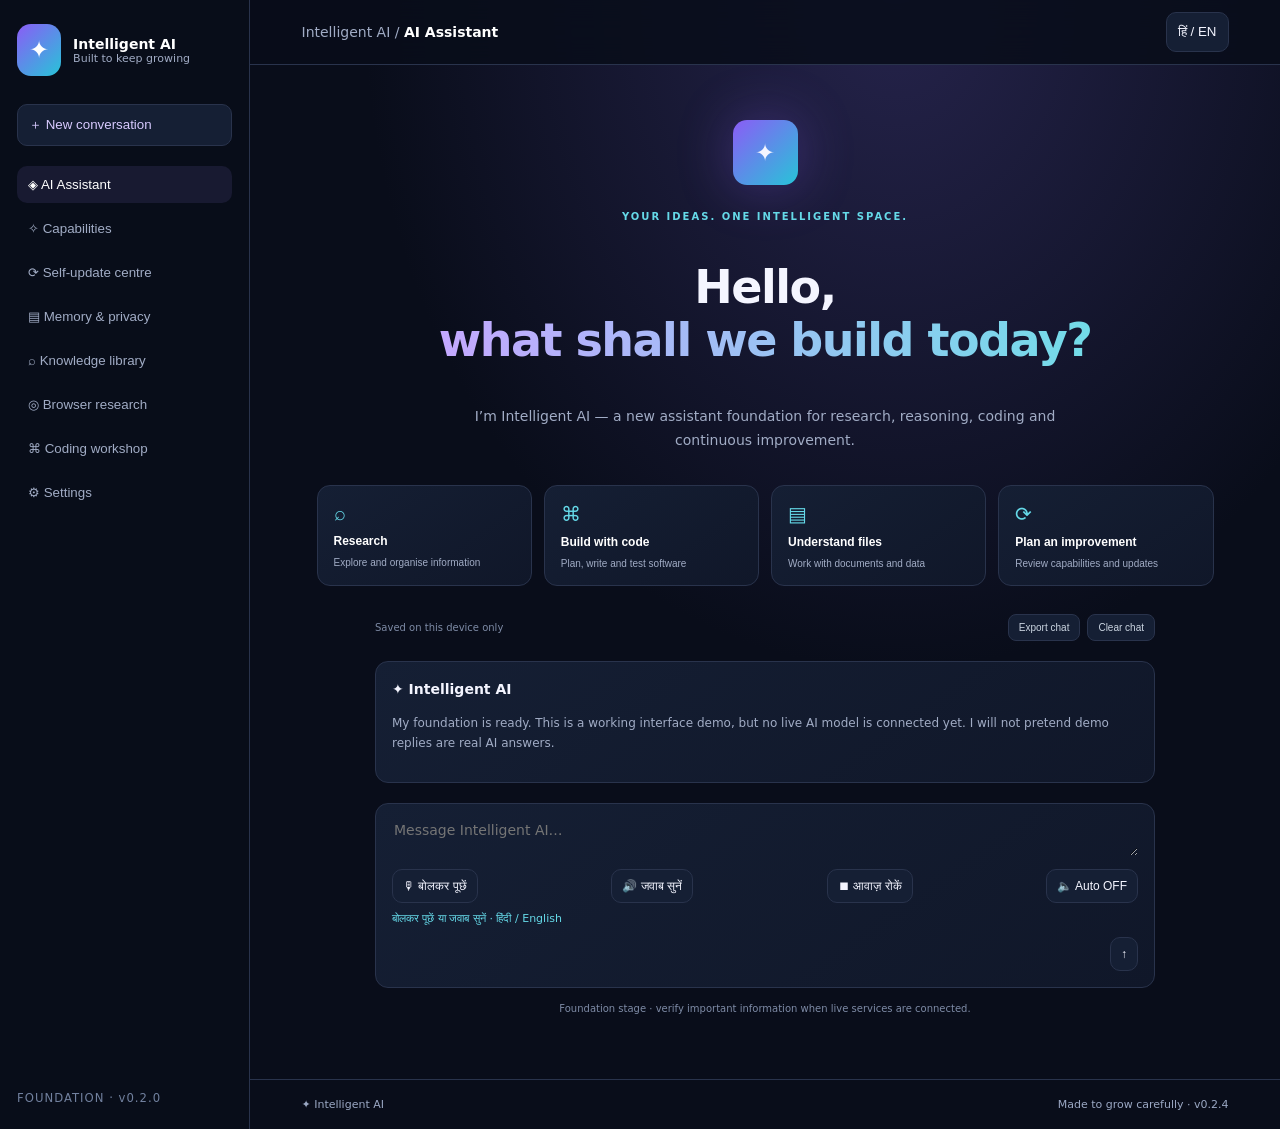
==== index.html @ c1db6a52 "Use a direct button for provider connection, not a hidden form" ====
<!doctype html>
<html lang="en"><head><meta charset="utf-8"><meta name="viewport" content="width=device-width,initial-scale=1,viewport-fit=cover"><meta name="theme-color" content="#090d1a"><meta name="description" content="Intelligent AI — a growing assistant foundation"><title>Intelligent AI</title><link rel="manifest" href="./manifest.json"><link rel="icon" href="./icon.svg" type="image/svg+xml"><link rel="stylesheet" href="./style.css?v=1.5.0"></head>
<body><div class="layout"><aside id="sidebar"><a class="brand" href="./"><b>✦</b><span>Intelligent AI<small>Built to keep growing</small></span></a><button id="newChat">＋ New conversation</button><nav><button class="active" data-tab="chat">◈ AI Assistant</button><button data-tab="skills">✧ Capabilities</button><button data-tab="updates">⟳ Self-update centre</button><button data-tab="memory">▤ Memory & privacy</button><button data-tab="knowledge">⌕ Knowledge library</button><button data-tab="research">◎ Browser research</button><button data-tab="coding">⌘ Coding workshop</button><button data-tab="settings">⚙ Settings</button></nav><small class="version">FOUNDATION · v0.2.0</small></aside><main><header><button id="menu" class="mobile">☰</button><span>Intelligent AI / <b id="crumb">AI Assistant</b></span><button id="lang">हिं / EN</button></header>
<section id="chat" class="tab show"><div class="hero"><div class="orb">✦</div><small>YOUR IDEAS. ONE INTELLIGENT SPACE.</small><h1>Hello,<br><em>what shall we build today?</em></h1><p>I’m Intelligent AI — a new assistant foundation for research, reasoning, coding and continuous improvement.</p></div><div class="cards"><button data-prompt="Help me research a topic step by step.">⌕ <b>Research</b><small>Explore and organise information</small></button><button data-prompt="Help me plan and build a software project.">⌘ <b>Build with code</b><small>Plan, write and test software</small></button><button data-prompt="Help me understand a document.">▤ <b>Understand files</b><small>Work with documents and data</small></button><button data-prompt="Explain how you can improve safely.">⟳ <b>Plan an improvement</b><small>Review capabilities and updates</small></button></div><div class="chat-tools"><span id="storageNote">Saved on this device only</span><div><button type="button" id="exportChat">Export chat</button><button type="button" id="clearChat">Clear chat</button></div></div><div id="messages" class="messages"><article><b>✦ Intelligent AI</b><p>My foundation is ready. This is a working interface demo, but no live AI model is connected yet. I will not pretend demo replies are real AI answers.</p></article></div><form id="form" autocomplete="off"><textarea id="input" rows="2" placeholder="Message Intelligent AI…" aria-label="Message Intelligent AI"></textarea><div class="chat-voice-tools"><button id="voiceMic" type="button" aria-label="Speak in Hindi or English">🎙 बोलकर पूछें</button><button id="voiceRead" type="button">🔊 जवाब सुनें</button><button id="voiceStop" type="button">⏹ आवाज़ रोकें</button><button id="voiceAuto" type="button" aria-pressed="false">🔈 Auto OFF</button><small id="voiceStatus" aria-live="polite">बोलकर पूछें या जवाब सुनें · हिंदी / English</small><button id="sendButton" type="submit" aria-label="Send message">↑</button></div></form><p class="hint">Foundation stage · verify important information when live services are connected.</p></section>
<section id="skills" class="tab"><small>THE LONG-TERM VISION</small><h1>A team of skills, one assistant.</h1><p class="lead">Capabilities planned for future model and tool connections.</p><div class="grid" id="skillGrid"></div></section>
<section id="updates" class="tab"><small>CONTROLLED SELF-IMPROVEMENT</small><h1 id="updateTitle">Improvement proposals</h1><p class="lead" id="updateIntro">Review gaps and record improvements.</p><article class="panel"><div><b id="autoLabel">Automatic updates</b><p id="autoHelp">Turn automatic updates on or off.</p></div><label class="switch"><input id="auto" type="checkbox"><i></i></label></article><h2 id="capabilityHeading">Capability status</h2><div id="capabilityStatus" class="memory-list"></div><h2 id="gapHeading">Open capability gaps</h2><div id="capabilityGaps" class="gap-list"></div><h2>Create improvement proposal</h2><form id="updateProposalForm" class="memory-form"><input id="updateCreateTitle" maxlength="160" placeholder="Proposal title" required><textarea id="updateReason" rows="2" maxlength="2000" placeholder="Why is this needed?" required></textarea><textarea id="updateChange" rows="3" maxlength="4000" placeholder="What should change?" required></textarea><label id="updateRiskLabel" for="updateRisk">Risk level</label><select id="updateRisk"><option value="low">Low</option><option value="medium" selected>Medium</option><option value="high">High</option></select><button id="updateAdd" type="submit">Save proposal</button><small id="updateStatus" aria-live="polite"></small></form><div class="memory-toolbar"><button id="updateExport" type="button">Export ledger</button></div><h2>Improvement history</h2><div id="proposalList" class="memory-list"></div><article class="warning"><b>Important safety boundary</b><p>Recording “tests passed” is a manual note, not an actual test run. This browser prototype cannot edit source files, run arbitrary code, approve high-risk changes or deploy. Actual changes still require repository CI, review and controlled release.</p></article></section>
<section id="memory" class="tab"><small>USER-CONTROLLED CONTEXT</small><h1 id="memoryTitle">Memory & privacy</h1><p class="lead" id="memoryIntro">Save only notes you choose. They remain on this device.</p><section class="continuity-panel"><h2 id="continuityTitle">Project continuity</h2><p id="continuityIntro">Confirmed project rules and recent instructions used to keep work consistent.</p><div id="continuityRules" class="memory-list"></div><h3 id="continuityRecentTitle">Recent instructions</h3><div id="continuityRecent" class="memory-list"></div><div class="memory-toolbar"><button id="continuityExport" type="button">Export project context</button><button id="continuityClear" type="button">Clear recent instruction index</button></div><small id="continuityStatus" aria-live="polite"></small></section><form id="memoryForm" class="memory-form"><label id="memoryCategoryLabel" for="memoryCategory">Category</label><select id="memoryCategory"><option value="project">Project</option><option value="preference">Preference</option><option value="task">Task</option><option value="general">General</option></select><textarea id="memoryText" rows="3" maxlength="2000" placeholder="Write a note to remember…"></textarea><button id="memorySave" type="submit">Save note</button><small id="memoryStatus" aria-live="polite"></small></form><div class="memory-toolbar"><input id="memorySearch" type="search" placeholder="Search saved notes…"><button id="memoryExport" type="button">Export memory</button><button id="memoryClear" type="button">Delete all notes</button></div><div id="memoryList" class="memory-list"></div><article class="warning"><b>Privacy</b><p>Saved notes stay only in this browser on this device. Save them only by choice. Do not store passwords, API keys or sensitive secrets. Clearing browser data may erase these notes; export a backup if needed.</p></article></section>
<section id="knowledge" class="tab"><small>LOCAL KNOWLEDGE BASE</small><h1 id="knowledgeTitle">Knowledge library</h1><p class="lead" id="knowledgeIntro">Build a searchable private library.</p><form id="knowledgeForm" class="memory-form"><input id="knowledgeName" maxlength="200" placeholder="Title" required><label id="knowledgeCategoryLabel" for="knowledgeCategory">Category</label><select id="knowledgeCategory"><option value="project">Project</option><option value="technical">Technical</option><option value="research">Research</option><option value="reference">Reference</option><option value="general">General</option></select><textarea id="knowledgeBody" rows="5" maxlength="12000" placeholder="Knowledge content…" required></textarea><input id="knowledgeTags" maxlength="300" placeholder="Tags (comma separated)"><button id="knowledgeAdd" type="submit">Add to library</button><small id="knowledgeStatus" aria-live="polite"></small></form><div class="memory-toolbar"><input id="knowledgeSearch" type="search" placeholder="Search your knowledge…"><button id="knowledgeExport" type="button">Export library</button><button id="knowledgeClear" type="button">Delete all knowledge</button></div><div id="knowledgeResults" class="memory-list"></div><article class="warning"><b>Local-first</b><p>Entries are stored in this browser on this device. Search uses a lightweight local ranking algorithm; it is not a trained AI or cloud search. Export backups before clearing browser data.</p></article></section><section id="research" class="tab"><small>MULTI-SOURCE DISCOVERY</small><h1 id="researchTitle">Multi-source browser research</h1><p class="lead" id="researchIntro">Search multiple websites for update ideas and references.</p><article class="warning"><b>Research-first, verify-before-use</b><p id="researchHint">Search includes public indexes and a live web-search reader. Up to four result pages may be fetched for deeper reading; inaccessible sites are reported as unavailable.</p></article><div class="memory-form"><textarea id="researchQuery" rows="3" maxlength="500" placeholder="What should I research or update?"></textarea><button id="researchRun" type="button">Search live web + research sources</button><small id="researchStatus" aria-live="polite"></small></div><h2 id="researchSourcesHeading">Live results from public indexes</h2><div id="researchProviderStatus" class="provider-status"></div><div id="researchResults" class="research-results"></div><h2>More web search sites</h2><div id="researchLinks" class="research-link-grid"></div><div class="memory-toolbar"><button id="researchAnalyze" type="button">Analyze saved research</button></div><h2 id="researchReportTitle">Research analysis</h2><div id="researchAnalysis" class="memory-list"></div><button id="researchProposal" type="button">Create improvement proposal from this research</button><h2>Save a useful source</h2><form id="researchSourceForm" class="memory-form"><input id="researchSourceTitle" maxlength="250" placeholder="Source title"><input id="researchUrl" type="url" placeholder="Paste source URL" required><textarea id="researchNotes" rows="3" maxlength="4000" placeholder="Your notes"></textarea><button id="researchSave" type="submit">Save source</button><small id="researchStatus" aria-live="polite"></small></form><div class="memory-toolbar"><h2 id="researchNotebookTitle">Saved research</h2><button id="researchExport" type="button">Export research notes</button></div><div id="researchNotebook" class="memory-list"></div></section><section id="coding" class="tab"><small>LOCAL CODE WORKSHOP</small><h1 id="codingTitle">Coding workshop</h1><p class="lead" id="codingIntro">Prepare code changes, compare before and after, and export a reviewable patch draft.</p><article class="panel"><div><b>Local Coding Workspace</b><p>Connect the Intelligent AI folder on your phone. The AI can create any required project subfolders and source files inside that folder.</p><button id="workspaceConnect" type="button">Connect Workspace Folder</button> <button id="workspaceDisconnect" type="button">Disconnect</button><small id="workspaceStatus" aria-live="polite">No local folder connected.</small></div></article><article class="warning"><b>AI multi-file project builder</b><p>Describe an application. The AI first plans the architecture, then generates files one by one and saves them as reviewable local drafts. It does not execute code, change GitHub, or deploy automatically.</p></article><form id="codeProjectForm" class="memory-form"><label for="codeProjectBrief">What should the AI build?</label><textarea id="codeProjectBrief" rows="5" maxlength="8000" placeholder="Example: Build a complete worker booking app with user login screens, worker profiles, search, booking flow, validation, responsive design and tests." required></textarea><label for="codeProjectStack">Preferred technology</label><input id="codeProjectStack" maxlength="300" value="Choose a simple, reliable stack and explain it in the README"><label for="codeProjectFiles">Maximum project files</label><select id="codeProjectFiles"><option value="4">4 files · quick prototype</option><option value="6" selected>6 files · balanced project</option><option value="8">8 files · larger starter</option></select><button id="codeProjectGenerate" type="submit">Plan and generate multi-file project</button><small id="codeProjectStatus" aria-live="polite"></small></form><article id="codeProjectSummary" class="memory-item" hidden></article><h2>Manual code draft</h2><form id="codeDraftForm" class="memory-form"><input id="codePath" maxlength="240" placeholder="Repository file path (e.g. app.js)" required><textarea id="codeReason" rows="2" maxlength="3000" placeholder="Why should this code change?" required></textarea><label for="codeBefore" id="codeBeforeLabel">Current code (optional)</label><textarea id="codeBefore" rows="7" maxlength="60000" spellcheck="false" placeholder="Paste current code here"></textarea><label for="codeAfter" id="codeAfterLabel">Proposed code</label><textarea id="codeAfter" rows="9" maxlength="60000" spellcheck="false" placeholder="Write or paste proposed code here" required></textarea><button id="codeSave" type="submit">Save code draft</button><small id="codeStatus" aria-live="polite"></small></form><div class="memory-toolbar"><h2 id="codeDraftsTitle">Saved code drafts</h2><button id="codeExportAll" type="button">Export all drafts</button></div><div id="codeDraftList" class="memory-list"></div></section><section id="settings" class="tab"><small>YOUR WORKSPACE</small><h1>Settings</h1><article class="panel"><div><b>Interface language</b><p>English / Hindi prototype toggle.</p></div><button id="lang2">हिं / EN</button></article><article class="panel"><div><b>AI model connection (OpenRouter / Qwen)</b><p id="modelConnectionStatus">Not connected · Connect OpenRouter free models or your private Qwen server below.</p></div></article>
<div class="provider-key-grid">
<article class="provider-key-card"><h2>Google Gemini</h2><p>Gemini API · Free-tier availability and quota depend on Google.</p><label for="geminiKey">Gemini API key</label><input id="geminiKey" type="password" autocomplete="off" autocapitalize="off" spellcheck="false" placeholder="Paste Gemini key"><label class="remember-row"><input id="rememberGemini" type="checkbox"> Remember this key on this device</label><div class="model-connect-actions"><button id="connectGemini" type="button">Test & connect Gemini</button><button id="clearGemini" type="button">Forget saved key</button></div><small id="geminiStatus" aria-live="polite">Not connected</small></article>
<article class="provider-key-card"><h2>Groq</h2><p>Groq API · Free-tier availability and quota depend on Groq.</p><label for="groqKey">Groq API key</label><input id="groqKey" type="password" autocomplete="off" autocapitalize="off" spellcheck="false" placeholder="Paste Groq key"><label class="remember-row"><input id="rememberGroq" type="checkbox"> Remember this key on this device</label><div class="model-connect-actions"><button id="connectGroq" type="button">Test & connect Groq</button><button id="clearGroq" type="button">Forget saved key</button></div><small id="groqStatus" aria-live="polite">Not connected</small></article>
<article class="provider-key-card"><h2>OpenRouter / Private Qwen</h2><p>Connect OpenRouter free models or your private Qwen server.</p><label for="modelServerUrl">API provider URL</label><input id="modelServerUrl" type="url" placeholder="https://openrouter.ai/api/v1" autocomplete="url"><label for="modelAccessKey">API key</label><input id="modelAccessKey" type="password" placeholder="Paste provider API key" autocomplete="off" autocapitalize="off" spellcheck="false"><label class="remember-row"><input id="rememberOther" type="checkbox"> Remember this key and URL on this device</label><div class="model-connect-actions"><button id="modelConnectButton" type="button">Test & connect</button><button id="clearOther" type="button">Forget saved key</button><button id="modelDisconnectButton" type="button">Disconnect</button></div><small id="modelConnectionMessage" aria-live="polite"></small></article>
</div>

<div class="model-security-note"><b>Key storage:</b> By default keys are not saved. If you enable “Remember”, the key is stored in this browser's local storage on this device so it remains after refresh. Anyone with access to this browser profile or injected page script may be able to read it. Use only on your personal trusted phone; never on a shared device. Keys are never committed to GitHub. “Forget saved key” removes the local copy.</div>
<article class="warning"><b>Provider fallback</b><p>Connect more than one provider to enable automatic fallback. Intelligent AI tries OpenRouter first, then Groq, then Gemini when a provider is unavailable or its free quota is exhausted. Only providers that pass their connection test are used. No paid fallback is enabled automatically.</p></article>
<h2>GitHub repository connection · Token / OAuth</h2>
<p class="lead">Connect your GitHub account. Your token is sent directly to our HTTPS backend, validated against this repository, and exchanged for a short-lived encrypted session. The raw token is not saved in this browser or sent to the AI chat.</p>
<article class="panel"><div><b>Repository</b><p>BahuBali1111/intelligent-AI</p><small id="githubOAuthStatus" aria-live="polite">Checking secure GitHub connection…</small></div></article>
<label for="githubPatInput">GitHub Fine-grained Personal Access Token</label>
<input id="githubPatInput" type="password" autocomplete="off" autocapitalize="off" spellcheck="false" placeholder="Paste GitHub token (never paste it in chat)">
<div class="model-connect-actions"><button id="githubPatConnect" type="button">Validate token &amp; connect</button><a class="button" id="githubOAuthConnect" href="https://intelligent-ai-backend.vercel.app/api/github/oauth/start">Connect with GitHub OAuth</a><button id="githubOAuthDisconnect" type="button">Disconnect GitHub</button></div>
<p class="model-security-note">For a fine-grained token, select only BahuBali1111/intelligent-AI and grant Contents: Read and write and Pull requests: Read and write. Token is sent only over HTTPS, checked server-side, then exchanged for a 7-day encrypted session. Never share the token in chat or screenshots.</p>
<article class="panel"><div><b>Version</b><p>Intelligent AI · 0.2.4 · Provider connection test</p></div></article><article class="panel"><div><b>Install on device</b><p>Use your browser’s Install app option when available.</p></div></article></section><footer>✦ Intelligent AI <span>Made to grow carefully · v0.2.4</span></footer></main></div><script src="./core.js?v=1.3.0"></script><script src="./plugin-system.js?v=1.0.0"></script><script src="./plugins/example-echo/index.js?v=1.0.0"></script><script src="./memory.js?v=1.3.0"></script><script src="./knowledge.js?v=1.3.0"></script><script src="./update-engine.js?v=1.3.0"></script><script src="./research-desk.js?v=1.3.0"></script><script src="./research-analyzer.js?v=1.3.0"></script><script src="./code-workbench.js?v=1.3.0"></script><script src="./research-engine.js?v=1.4.0"></script><script src="./context-engine.js?v=1.3.0"></script><script src="./self-awareness.js?v=0.2.1"></script><script src="./assistant-brain.js?v=1.3.0"></script><script src="./model-client.js?v=0.2.9"></script><script src="./coding-agent.js?v=1.0.0"></script><script src="./local-workspace.js?v=1.0.0"></script><script src="./app.js?v=1.9.0" defer></script><script src="./github-oauth.js?v=1.1.0"></script><script src="./github-controlled.js?v=1.0.3"></script></body></html>
---- style.css ----
:root{color-scheme:dark;--bg:#090d1a;--panel:#131d32;--line:#29334c;--text:#f4f5ff;--muted:#a1acc5;--purple:#a78bfa;--cyan:#65d9e8}*{box-sizing:border-box}body{margin:0;background:radial-gradient(ellipse at 70% 0,#25234b,transparent 42%),var(--bg);color:var(--text);font:14px system-ui,sans-serif}.layout{display:flex;min-height:100vh}aside{width:250px;flex-shrink:0;padding:24px 17px;border-right:1px solid var(--line);display:flex;flex-direction:column;background:#090d1add}.brand{display:flex;gap:12px;align-items:center;color:white;text-decoration:none;font-weight:800;margin-bottom:28px}.brand b,.orb{background:linear-gradient(135deg,#8b5cf6,#27c4d8);border-radius:14px;padding:12px;font-size:24px}.brand small{display:block;color:var(--muted);font-weight:400;font-size:11px}button{cursor:pointer;color:inherit}aside>button,nav button,header button,form button,section button{border:1px solid var(--line);background:#151f34;border-radius:10px;padding:11px}aside>button{margin-bottom:20px;text-align:left;color:#d8caff}nav{display:grid;gap:7px}nav button{text-align:left;border:0;background:transparent;color:var(--muted)}nav button.active,nav button:hover{background:#9b83f51c;color:white}.version{margin-top:auto;color:#71809e;letter-spacing:1px}main{min-width:0;flex:1;display:flex;flex-direction:column}header{height:65px;position:sticky;top:0;z-index:2;background:#090d1add;backdrop-filter:blur(15px);border-bottom:1px solid var(--line);display:flex;align-items:center;justify-content:space-between;padding:0 5%}header span{color:var(--muted)}header b{color:white}.mobile{display:none}.tab{display:none;width:min(100%,1000px);margin:auto;padding:55px 5%;flex:1}.tab.show{display:block}.hero{text-align:center;max-width:670px;margin:0 auto 32px}.orb{display:grid;place-items:center;width:65px;height:65px;margin:0 auto 22px;box-shadow:0 0 55px #8b5cf655}.hero small,section>small{color:var(--cyan);letter-spacing:2px;font-weight:700;font-size:10px}.hero h1,section h1{font-size:clamp(30px,5vw,46px);line-height:1.15;letter-spacing:-1.5px}.hero em{font-style:normal;background:linear-gradient(90deg,#c4a8ff,#72dce8);color:transparent;background-clip:text}.hero p,.lead{color:var(--muted);line-height:1.7;max-width:650px;margin:0 auto}.cards,.grid{display:grid;grid-template-columns:repeat(4,1fr);gap:12px;margin:28px 0}.cards button,.grid article,.panel,.messages article,form{background:linear-gradient(145deg,#151f34,#101729);border:1px solid var(--line);border-radius:13px;padding:16px;text-align:left}.cards button{color:var(--cyan);font-size:20px}.cards b,.cards small{display:block;color:white;font-size:12px;margin-top:9px}.cards small{color:var(--muted);font-size:10px}.messages{max-width:780px;margin:20px auto}.messages article{line-height:1.65}.messages p,.grid p,.panel p,.warning p{color:var(--muted);font-size:12px;line-height:1.7}form{max-width:780px;margin:15px auto}textarea{width:100%;background:transparent;border:0;outline:0;color:white;resize:vertical;font:inherit}form div,.panel{display:flex;justify-content:space-between;align-items:center;gap:15px}form small,.hint{color:#7e8ba6;font-size:10px}.hint{text-align:center}.grid{grid-template-columns:repeat(3,1fr)}.grid.two{grid-template-columns:repeat(2,1fr)}.grid.four{grid-template-columns:repeat(4,1fr)}.grid article b,.panel b{font-size:13px}.panel{margin:12px 0}.warning{background:#d3a65a0c;border:1px solid #d3a65a55;border-radius:12px;padding:16px;margin:16px 0}.warning b{color:#f0cf8d}.switch{position:relative;width:48px;height:27px;flex-shrink:0}.switch input{opacity:0}.switch i{position:absolute;inset:0;background:#46516a;border-radius:30px}.switch i:before{content:"";position:absolute;width:19px;height:19px;left:4px;top:4px;background:white;border-radius:50%;transition:.2s}.switch input:checked+i{background:#8059dc}.switch input:checked+i:before{transform:translateX(21px)}footer{border-top:1px solid var(--line);padding:18px 5%;color:#9ba8c4;font-size:11px}footer span{float:right}@media(max-width:850px){.cards{grid-template-columns:repeat(2,1fr)}.grid,.grid.four{grid-template-columns:repeat(2,1fr)}}@media(max-width:620px){aside{position:fixed;z-index:5;inset:0 auto 0 0;transform:translateX(-105%);transition:.2s;box-shadow:0 0 50px #000}.layout.menu-open aside{transform:none}.mobile{display:block}header{padding:0 14px;gap:10px}.tab{padding:38px 16px}.hero h1{font-size:34px}.grid,.grid.two,.grid.four{grid-template-columns:1fr}.panel{align-items:flex-start}footer{padding:16px}footer span{float:none;display:block;margin-top:7px}}
.chat-tools{max-width:780px;margin:16px auto 8px;display:flex;justify-content:space-between;align-items:center;gap:10px;color:#7e8ba6;font-size:10px}.chat-tools div{display:flex;gap:7px}.chat-tools button{padding:7px 10px;font-size:10px;border:1px solid var(--line);background:#151f34;border-radius:8px;color:#cbd5e1}@media(max-width:520px){.chat-tools{align-items:flex-start;flex-direction:column}}

/* Distinct chat sides: user on the right, assistant on the left */
.messages{display:flex;flex-direction:column;gap:12px;max-width:780px}
.messages .message{width:fit-content;max-width:min(86%,620px);padding:14px 16px;border-radius:18px;line-height:1.65;overflow-wrap:anywhere}
.messages .message b{display:block;font-size:12px;margin-bottom:7px}
.messages .message p{margin:0;white-space:pre-wrap;font-size:13px}
.messages .user-message{align-self:flex-end;background:linear-gradient(135deg,#433875,#1b3150);border:1px solid #7663bb;border-bottom-right-radius:5px;text-align:left}
.messages .user-message b{color:#d9caff}
.messages .assistant-message{align-self:flex-start;background:linear-gradient(145deg,#17243a,#101a2d);border:1px solid #34435f;border-bottom-left-radius:5px;text-align:left}
.messages .assistant-message b{color:#78dce8}
.messages .empty-state{align-self:center;color:var(--muted);font-size:12px}

/* v0.3.1: harden two-sided chat alignment on narrow mobile screens */
#messages.messages{display:flex!important;flex-direction:column!important;align-items:stretch!important;gap:14px!important;width:100%;max-width:780px;margin:20px auto}
#messages.messages>article.message{display:block!important;box-sizing:border-box!important;width:auto!important;max-width:82%!important;min-width:0!important;flex:0 1 auto!important;padding:16px!important}
#messages.messages>article.user-message{align-self:flex-end!important;margin-left:auto!important;margin-right:0!important;background:linear-gradient(135deg,#433875,#1b3150)!important;border:1px solid #7663bb!important;border-radius:18px 18px 5px 18px!important}
#messages.messages>article.assistant-message{align-self:flex-start!important;margin-left:0!important;margin-right:auto!important;background:linear-gradient(145deg,#17243a,#101a2d)!important;border:1px solid #34435f!important;border-radius:18px 18px 18px 5px!important}
#messages.messages>article.message>p{margin:0!important;white-space:pre-wrap;overflow-wrap:anywhere}

/* User-controlled local memory workspace */
.memory-form,.memory-toolbar,.memory-list{max-width:780px;margin:16px auto}
.memory-form{display:grid;gap:12px}
.memory-form label{color:var(--muted);font-size:12px}
.memory-form select,.memory-toolbar input{background:#0d1527;color:var(--text);border:1px solid var(--line);border-radius:10px;padding:12px;min-width:0}
.memory-form button,.memory-toolbar button,.memory-item button{width:max-content}
.memory-form small{color:var(--cyan)}
.memory-toolbar{display:flex;gap:8px;flex-wrap:wrap}
.memory-toolbar input{flex:1 1 180px}
.memory-item{display:grid;gap:8px;margin:12px 0;background:linear-gradient(145deg,#151f34,#101729);border:1px solid var(--line);border-radius:13px;padding:16px}
.memory-item b{color:var(--cyan);text-transform:capitalize}
.memory-item p{white-space:pre-wrap;overflow-wrap:anywhere;margin:0;color:var(--text);line-height:1.6}
.memory-item small{color:var(--muted)}
@media(max-width:520px){.memory-toolbar{display:grid;grid-template-columns:1fr 1fr}.memory-toolbar input{grid-column:1/-1}.memory-toolbar button{width:100%}}
\n#knowledgeForm input{width:100%;background:#0d1527;color:var(--text);border:1px solid var(--line);border-radius:10px;padding:12px}\n
.gap-list,.proposal-actions{display:flex;gap:8px;flex-wrap:wrap;margin:12px 0}.gap-chip{display:inline-block;padding:8px 12px;border-radius:999px;background:#18243b;border:1px solid var(--line);color:var(--cyan);font-size:13px}.proposal-actions button{width:auto}.memory-item small{overflow-wrap:anywhere}

.research-link-grid{display:grid;grid-template-columns:repeat(auto-fit,minmax(145px,1fr));gap:10px;margin:14px 0}.research-link{display:block;padding:13px;border:1px solid var(--line);border-radius:12px;background:#151f34;color:var(--cyan);text-decoration:none}.research-link:hover{border-color:var(--cyan)}#researchSourceForm input{width:100%;background:#0d1527;color:var(--text);border:1px solid var(--line);border-radius:10px;padding:12px}

#researchAnalysis .memory-item{line-height:1.6}#researchProposal{width:100%;margin:10px 0}.memory-item p{overflow-wrap:anywhere}

#codeDraftForm input{width:100%;background:#0d1527;color:var(--text);border:1px solid var(--line);border-radius:10px;padding:12px}#codeDraftForm textarea{font-family:ui-monospace,SFMono-Regular,Consolas,monospace;font-size:13px;line-height:1.5}.code-diff{white-space:pre-wrap;overflow-wrap:anywhere;max-height:420px;overflow:auto;padding:12px;border-radius:10px;background:#080d18;border:1px solid var(--line);font-size:12px;color:var(--text)}

.provider-status{display:flex;flex-wrap:wrap;gap:7px;margin:12px 0}.provider-badge{font-size:11px;padding:7px 9px;border:1px solid var(--line);border-radius:20px;background:#111b2d;color:var(--muted)}.provider-badge.success{border-color:#287d68;color:#8be0c4}.provider-badge.error{border-color:#8b4a55;color:#ffb4bd}.research-results{display:grid;gap:10px;margin:12px 0}.research-result{padding:15px;border:1px solid var(--line);border-radius:13px;background:linear-gradient(145deg,#151f34,#101729)}.research-result p{color:var(--muted);line-height:1.6}.research-result small{color:var(--cyan)}.research-actions{display:flex;gap:9px;flex-wrap:wrap;margin-top:12px}.research-actions a{color:var(--cyan);align-self:center}.research-actions button{padding:8px 12px}

.chat-source-list{display:grid;gap:7px;margin-top:12px;padding-top:10px;border-top:1px solid var(--line)}.chat-source-list a{color:var(--cyan);font-size:12px;line-height:1.5;overflow-wrap:anywhere}.message p{white-space:pre-wrap;overflow-wrap:anywhere}

.continuity-panel{margin:18px 0 24px;padding:16px;border:1px solid var(--line);border-radius:16px;background:linear-gradient(145deg,#141e33,#0f1729)}.continuity-panel>p{color:var(--muted);line-height:1.6}.continuity-panel h2,.continuity-panel h3{margin:8px 0 12px}.continuity-panel .memory-list{margin-bottom:14px}.continuity-panel .memory-item{padding:12px;margin:8px 0}.continuity-panel .memory-item p{line-height:1.55;overflow-wrap:anywhere}.continuity-panel .memory-toolbar{display:flex;gap:8px;flex-wrap:wrap}

/* Private model connection controls */
#modelConnectForm input{width:100%;background:#0d1527;color:var(--text);border:1px solid var(--line);border-radius:10px;padding:12px}
.model-security-note{font-size:11px;line-height:1.6;color:#e6c98c;background:#d3a65a0c;border:1px solid #d3a65a55;border-radius:10px;padding:12px}
.model-connect-actions{display:flex;gap:10px;flex-wrap:wrap}
#modelConnectionStatus{overflow-wrap:anywhere}

/* Provider key cards and opt-in local persistence */
.provider-key-grid{display:grid;grid-template-columns:repeat(2,minmax(0,1fr));gap:14px;max-width:850px;margin:18px auto}
.provider-key-card{min-width:0;padding:17px;border:1px solid var(--line);border-radius:16px;background:linear-gradient(145deg,#17243a,#101729);display:grid;gap:11px}
.provider-key-card h2{margin:0;color:var(--cyan);font-size:17px}
.provider-key-card p{margin:0;color:var(--muted);font-size:12px;line-height:1.55}
.provider-key-card>input{width:100%;min-width:0;background:#0d1527;color:var(--text);border:1px solid var(--line);border-radius:10px;padding:12px}
.provider-key-card label{font-size:12px;color:var(--muted)}
.provider-key-card .remember-row{display:flex;align-items:center;gap:8px}
.provider-key-card .remember-row input{accent-color:#9b83f5;width:18px;height:18px}
.provider-key-card small{color:var(--cyan);overflow-wrap:anywhere}
.provider-key-card .model-connect-actions button{flex:1 1 auto;width:auto}
#modelConnectForm[hidden]{display:none}
@media(max-width:680px){.provider-key-grid{grid-template-columns:1fr}.provider-key-card .model-connect-actions{display:grid;grid-template-columns:1fr 1fr}.provider-key-card .model-connect-actions button:first-child{grid-column:1/-1}}

.chat-voice-tools{display:flex;gap:8px;align-items:center;flex-wrap:wrap;margin-top:10px}.chat-voice-tools small{flex:1 1 100%;color:var(--muted);font-size:11px}.chat-voice-tools button{font-size:12px;padding:9px 10px}.chat-voice-tools #sendButton{margin-left:auto}.chat-voice-tools button[aria-pressed="true"]{border-color:var(--cyan);color:var(--cyan)}#workspaceStatus{display:block;margin-top:8px;color:var(--cyan)}@media(max-width:600px){.chat-voice-tools{gap:6px}.chat-voice-tools button{padding:8px;font-size:11px}}
#voiceStatus{display:block;flex:1 1 100%;min-height:18px;color:var(--cyan);font-size:11px;line-height:1.5}.chat-voice-tools button:disabled{opacity:.65;cursor:wait}
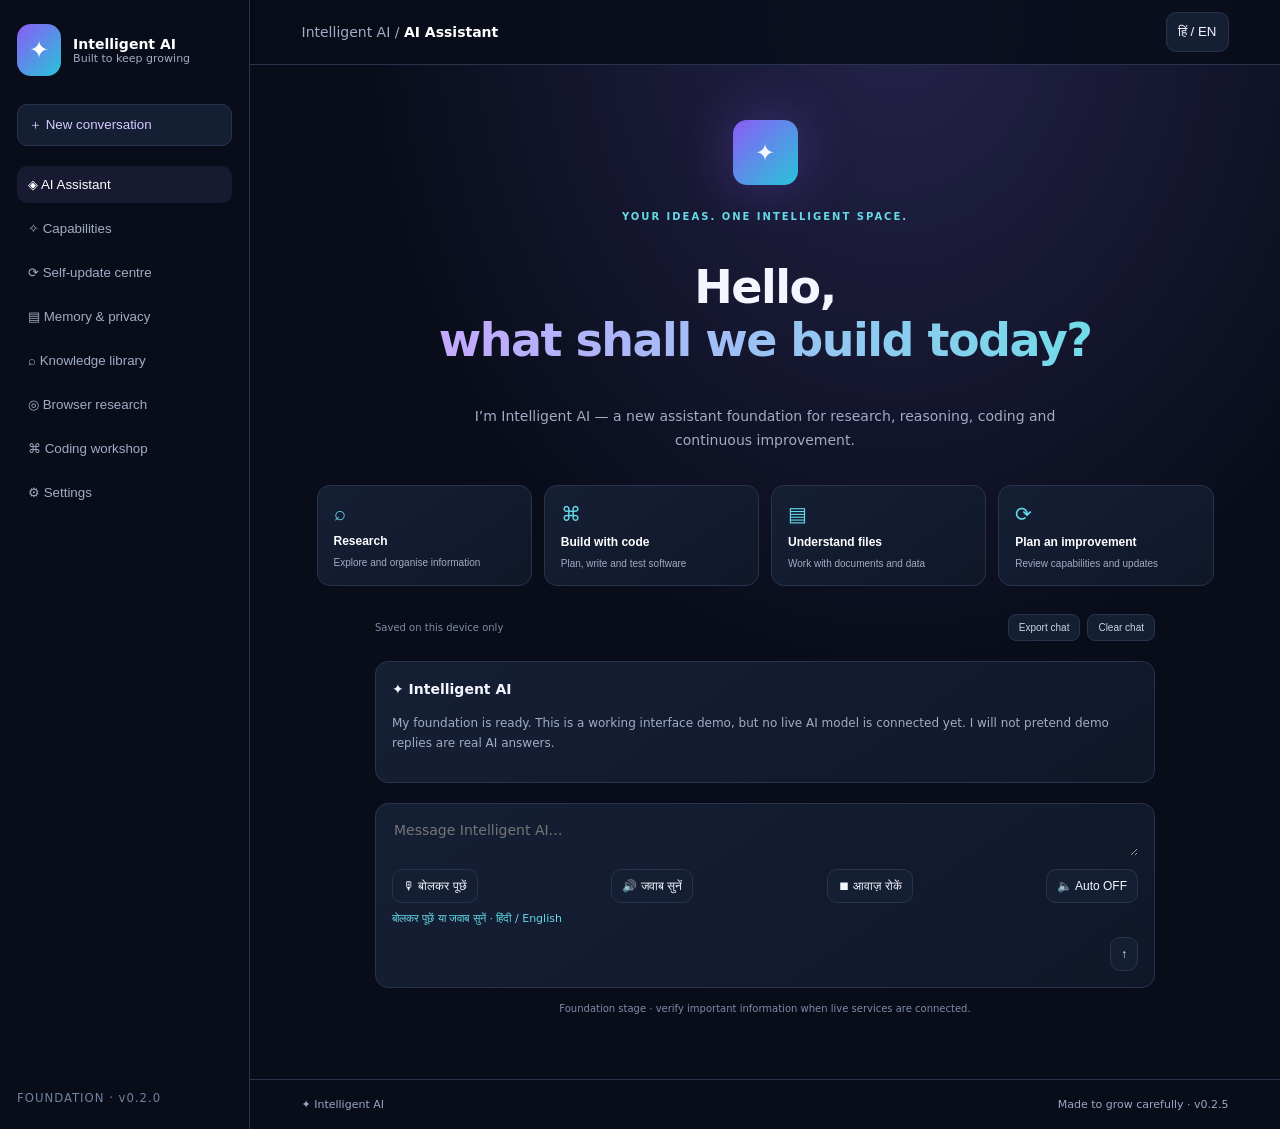
==== commit 67198977: "Restore required DOM elements so language initialization does not block settings buttons" ====
--- a/index.html
+++ b/index.html
@@ -3,9 +3,9 @@
 <body><div class="layout"><aside id="sidebar"><a class="brand" href="./"><b>✦</b><span>Intelligent AI<small>Built to keep growing</small></span></a><button id="newChat">＋ New conversation</button><nav><button class="active" data-tab="chat">◈ AI Assistant</button><button data-tab="skills">✧ Capabilities</button><button data-tab="updates">⟳ Self-update centre</button><button data-tab="memory">▤ Memory & privacy</button><button data-tab="knowledge">⌕ Knowledge library</button><button data-tab="research">◎ Browser research</button><button data-tab="coding">⌘ Coding workshop</button><button data-tab="settings">⚙ Settings</button></nav><small class="version">FOUNDATION · v0.2.0</small></aside><main><header><button id="menu" class="mobile">☰</button><span>Intelligent AI / <b id="crumb">AI Assistant</b></span><button id="lang">हिं / EN</button></header>
 <section id="chat" class="tab show"><div class="hero"><div class="orb">✦</div><small>YOUR IDEAS. ONE INTELLIGENT SPACE.</small><h1>Hello,<br><em>what shall we build today?</em></h1><p>I’m Intelligent AI — a new assistant foundation for research, reasoning, coding and continuous improvement.</p></div><div class="cards"><button data-prompt="Help me research a topic step by step.">⌕ <b>Research</b><small>Explore and organise information</small></button><button data-prompt="Help me plan and build a software project.">⌘ <b>Build with code</b><small>Plan, write and test software</small></button><button data-prompt="Help me understand a document.">▤ <b>Understand files</b><small>Work with documents and data</small></button><button data-prompt="Explain how you can improve safely.">⟳ <b>Plan an improvement</b><small>Review capabilities and updates</small></button></div><div class="chat-tools"><span id="storageNote">Saved on this device only</span><div><button type="button" id="exportChat">Export chat</button><button type="button" id="clearChat">Clear chat</button></div></div><div id="messages" class="messages"><article><b>✦ Intelligent AI</b><p>My foundation is ready. This is a working interface demo, but no live AI model is connected yet. I will not pretend demo replies are real AI answers.</p></article></div><form id="form" autocomplete="off"><textarea id="input" rows="2" placeholder="Message Intelligent AI…" aria-label="Message Intelligent AI"></textarea><div class="chat-voice-tools"><button id="voiceMic" type="button" aria-label="Speak in Hindi or English">🎙 बोलकर पूछें</button><button id="voiceRead" type="button">🔊 जवाब सुनें</button><button id="voiceStop" type="button">⏹ आवाज़ रोकें</button><button id="voiceAuto" type="button" aria-pressed="false">🔈 Auto OFF</button><small id="voiceStatus" aria-live="polite">बोलकर पूछें या जवाब सुनें · हिंदी / English</small><button id="sendButton" type="submit" aria-label="Send message">↑</button></div></form><p class="hint">Foundation stage · verify important information when live services are connected.</p></section>
 <section id="skills" class="tab"><small>THE LONG-TERM VISION</small><h1>A team of skills, one assistant.</h1><p class="lead">Capabilities planned for future model and tool connections.</p><div class="grid" id="skillGrid"></div></section>
-<section id="updates" class="tab"><small>CONTROLLED SELF-IMPROVEMENT</small><h1 id="updateTitle">Improvement proposals</h1><p class="lead" id="updateIntro">Review gaps and record improvements.</p><article class="panel"><div><b id="autoLabel">Automatic updates</b><p id="autoHelp">Turn automatic updates on or off.</p></div><label class="switch"><input id="auto" type="checkbox"><i></i></label></article><h2 id="capabilityHeading">Capability status</h2><div id="capabilityStatus" class="memory-list"></div><h2 id="gapHeading">Open capability gaps</h2><div id="capabilityGaps" class="gap-list"></div><h2>Create improvement proposal</h2><form id="updateProposalForm" class="memory-form"><input id="updateCreateTitle" maxlength="160" placeholder="Proposal title" required><textarea id="updateReason" rows="2" maxlength="2000" placeholder="Why is this needed?" required></textarea><textarea id="updateChange" rows="3" maxlength="4000" placeholder="What should change?" required></textarea><label id="updateRiskLabel" for="updateRisk">Risk level</label><select id="updateRisk"><option value="low">Low</option><option value="medium" selected>Medium</option><option value="high">High</option></select><button id="updateAdd" type="submit">Save proposal</button><small id="updateStatus" aria-live="polite"></small></form><div class="memory-toolbar"><button id="updateExport" type="button">Export ledger</button></div><h2>Improvement history</h2><div id="proposalList" class="memory-list"></div><article class="warning"><b>Important safety boundary</b><p>Recording “tests passed” is a manual note, not an actual test run. This browser prototype cannot edit source files, run arbitrary code, approve high-risk changes or deploy. Actual changes still require repository CI, review and controlled release.</p></article></section>
+<section id="updates" class="tab"><small>CONTROLLED SELF-IMPROVEMENT</small><h1 id="updateTitle">Improvement proposals</h1><p class="lead" id="updateIntro">Review gaps and record improvements.</p><article class="panel"><div><b id="autoLabel">Automatic updates</b><p id="autoHelp">Turn automatic updates on or off.</p><small id="state" aria-live="polite">Automatic updates: OFF</small></div><label class="switch"><input id="auto" type="checkbox"><i></i></label></article><h2 id="capabilityHeading">Capability status</h2><div id="capabilityStatus" class="memory-list"></div><h2 id="gapHeading">Open capability gaps</h2><div id="capabilityGaps" class="gap-list"></div><h2>Create improvement proposal</h2><form id="updateProposalForm" class="memory-form"><input id="updateCreateTitle" maxlength="160" placeholder="Proposal title" required><textarea id="updateReason" rows="2" maxlength="2000" placeholder="Why is this needed?" required></textarea><textarea id="updateChange" rows="3" maxlength="4000" placeholder="What should change?" required></textarea><label id="updateRiskLabel" for="updateRisk">Risk level</label><select id="updateRisk"><option value="low">Low</option><option value="medium" selected>Medium</option><option value="high">High</option></select><button id="updateAdd" type="submit">Save proposal</button><small id="updateStatus" aria-live="polite"></small></form><div class="memory-toolbar"><button id="updateExport" type="button">Export ledger</button></div><h2>Improvement history</h2><div id="proposalList" class="memory-list"></div><article class="warning"><b>Important safety boundary</b><p>Recording “tests passed” is a manual note, not an actual test run. This browser prototype cannot edit source files, run arbitrary code, approve high-risk changes or deploy. Actual changes still require repository CI, review and controlled release.</p></article></section>
 <section id="memory" class="tab"><small>USER-CONTROLLED CONTEXT</small><h1 id="memoryTitle">Memory & privacy</h1><p class="lead" id="memoryIntro">Save only notes you choose. They remain on this device.</p><section class="continuity-panel"><h2 id="continuityTitle">Project continuity</h2><p id="continuityIntro">Confirmed project rules and recent instructions used to keep work consistent.</p><div id="continuityRules" class="memory-list"></div><h3 id="continuityRecentTitle">Recent instructions</h3><div id="continuityRecent" class="memory-list"></div><div class="memory-toolbar"><button id="continuityExport" type="button">Export project context</button><button id="continuityClear" type="button">Clear recent instruction index</button></div><small id="continuityStatus" aria-live="polite"></small></section><form id="memoryForm" class="memory-form"><label id="memoryCategoryLabel" for="memoryCategory">Category</label><select id="memoryCategory"><option value="project">Project</option><option value="preference">Preference</option><option value="task">Task</option><option value="general">General</option></select><textarea id="memoryText" rows="3" maxlength="2000" placeholder="Write a note to remember…"></textarea><button id="memorySave" type="submit">Save note</button><small id="memoryStatus" aria-live="polite"></small></form><div class="memory-toolbar"><input id="memorySearch" type="search" placeholder="Search saved notes…"><button id="memoryExport" type="button">Export memory</button><button id="memoryClear" type="button">Delete all notes</button></div><div id="memoryList" class="memory-list"></div><article class="warning"><b>Privacy</b><p>Saved notes stay only in this browser on this device. Save them only by choice. Do not store passwords, API keys or sensitive secrets. Clearing browser data may erase these notes; export a backup if needed.</p></article></section>
-<section id="knowledge" class="tab"><small>LOCAL KNOWLEDGE BASE</small><h1 id="knowledgeTitle">Knowledge library</h1><p class="lead" id="knowledgeIntro">Build a searchable private library.</p><form id="knowledgeForm" class="memory-form"><input id="knowledgeName" maxlength="200" placeholder="Title" required><label id="knowledgeCategoryLabel" for="knowledgeCategory">Category</label><select id="knowledgeCategory"><option value="project">Project</option><option value="technical">Technical</option><option value="research">Research</option><option value="reference">Reference</option><option value="general">General</option></select><textarea id="knowledgeBody" rows="5" maxlength="12000" placeholder="Knowledge content…" required></textarea><input id="knowledgeTags" maxlength="300" placeholder="Tags (comma separated)"><button id="knowledgeAdd" type="submit">Add to library</button><small id="knowledgeStatus" aria-live="polite"></small></form><div class="memory-toolbar"><input id="knowledgeSearch" type="search" placeholder="Search your knowledge…"><button id="knowledgeExport" type="button">Export library</button><button id="knowledgeClear" type="button">Delete all knowledge</button></div><div id="knowledgeResults" class="memory-list"></div><article class="warning"><b>Local-first</b><p>Entries are stored in this browser on this device. Search uses a lightweight local ranking algorithm; it is not a trained AI or cloud search. Export backups before clearing browser data.</p></article></section><section id="research" class="tab"><small>MULTI-SOURCE DISCOVERY</small><h1 id="researchTitle">Multi-source browser research</h1><p class="lead" id="researchIntro">Search multiple websites for update ideas and references.</p><article class="warning"><b>Research-first, verify-before-use</b><p id="researchHint">Search includes public indexes and a live web-search reader. Up to four result pages may be fetched for deeper reading; inaccessible sites are reported as unavailable.</p></article><div class="memory-form"><textarea id="researchQuery" rows="3" maxlength="500" placeholder="What should I research or update?"></textarea><button id="researchRun" type="button">Search live web + research sources</button><small id="researchStatus" aria-live="polite"></small></div><h2 id="researchSourcesHeading">Live results from public indexes</h2><div id="researchProviderStatus" class="provider-status"></div><div id="researchResults" class="research-results"></div><h2>More web search sites</h2><div id="researchLinks" class="research-link-grid"></div><div class="memory-toolbar"><button id="researchAnalyze" type="button">Analyze saved research</button></div><h2 id="researchReportTitle">Research analysis</h2><div id="researchAnalysis" class="memory-list"></div><button id="researchProposal" type="button">Create improvement proposal from this research</button><h2>Save a useful source</h2><form id="researchSourceForm" class="memory-form"><input id="researchSourceTitle" maxlength="250" placeholder="Source title"><input id="researchUrl" type="url" placeholder="Paste source URL" required><textarea id="researchNotes" rows="3" maxlength="4000" placeholder="Your notes"></textarea><button id="researchSave" type="submit">Save source</button><small id="researchStatus" aria-live="polite"></small></form><div class="memory-toolbar"><h2 id="researchNotebookTitle">Saved research</h2><button id="researchExport" type="button">Export research notes</button></div><div id="researchNotebook" class="memory-list"></div></section><section id="coding" class="tab"><small>LOCAL CODE WORKSHOP</small><h1 id="codingTitle">Coding workshop</h1><p class="lead" id="codingIntro">Prepare code changes, compare before and after, and export a reviewable patch draft.</p><article class="panel"><div><b>Local Coding Workspace</b><p>Connect the Intelligent AI folder on your phone. The AI can create any required project subfolders and source files inside that folder.</p><button id="workspaceConnect" type="button">Connect Workspace Folder</button> <button id="workspaceDisconnect" type="button">Disconnect</button><small id="workspaceStatus" aria-live="polite">No local folder connected.</small></div></article><article class="warning"><b>AI multi-file project builder</b><p>Describe an application. The AI first plans the architecture, then generates files one by one and saves them as reviewable local drafts. It does not execute code, change GitHub, or deploy automatically.</p></article><form id="codeProjectForm" class="memory-form"><label for="codeProjectBrief">What should the AI build?</label><textarea id="codeProjectBrief" rows="5" maxlength="8000" placeholder="Example: Build a complete worker booking app with user login screens, worker profiles, search, booking flow, validation, responsive design and tests." required></textarea><label for="codeProjectStack">Preferred technology</label><input id="codeProjectStack" maxlength="300" value="Choose a simple, reliable stack and explain it in the README"><label for="codeProjectFiles">Maximum project files</label><select id="codeProjectFiles"><option value="4">4 files · quick prototype</option><option value="6" selected>6 files · balanced project</option><option value="8">8 files · larger starter</option></select><button id="codeProjectGenerate" type="submit">Plan and generate multi-file project</button><small id="codeProjectStatus" aria-live="polite"></small></form><article id="codeProjectSummary" class="memory-item" hidden></article><h2>Manual code draft</h2><form id="codeDraftForm" class="memory-form"><input id="codePath" maxlength="240" placeholder="Repository file path (e.g. app.js)" required><textarea id="codeReason" rows="2" maxlength="3000" placeholder="Why should this code change?" required></textarea><label for="codeBefore" id="codeBeforeLabel">Current code (optional)</label><textarea id="codeBefore" rows="7" maxlength="60000" spellcheck="false" placeholder="Paste current code here"></textarea><label for="codeAfter" id="codeAfterLabel">Proposed code</label><textarea id="codeAfter" rows="9" maxlength="60000" spellcheck="false" placeholder="Write or paste proposed code here" required></textarea><button id="codeSave" type="submit">Save code draft</button><small id="codeStatus" aria-live="polite"></small></form><div class="memory-toolbar"><h2 id="codeDraftsTitle">Saved code drafts</h2><button id="codeExportAll" type="button">Export all drafts</button></div><div id="codeDraftList" class="memory-list"></div></section><section id="settings" class="tab"><small>YOUR WORKSPACE</small><h1>Settings</h1><article class="panel"><div><b>Interface language</b><p>English / Hindi prototype toggle.</p></div><button id="lang2">हिं / EN</button></article><article class="panel"><div><b>AI model connection (OpenRouter / Qwen)</b><p id="modelConnectionStatus">Not connected · Connect OpenRouter free models or your private Qwen server below.</p></div></article>
+<section id="knowledge" class="tab"><small>LOCAL KNOWLEDGE BASE</small><h1 id="knowledgeTitle">Knowledge library</h1><p class="lead" id="knowledgeIntro">Build a searchable private library.</p><form id="knowledgeForm" class="memory-form"><input id="knowledgeName" maxlength="200" placeholder="Title" required><label id="knowledgeCategoryLabel" for="knowledgeCategory">Category</label><select id="knowledgeCategory"><option value="project">Project</option><option value="technical">Technical</option><option value="research">Research</option><option value="reference">Reference</option><option value="general">General</option></select><textarea id="knowledgeBody" rows="5" maxlength="12000" placeholder="Knowledge content…" required></textarea><input id="knowledgeTags" maxlength="300" placeholder="Tags (comma separated)"><button id="knowledgeAdd" type="submit">Add to library</button><small id="knowledgeStatus" aria-live="polite"></small></form><div class="memory-toolbar"><input id="knowledgeSearch" type="search" placeholder="Search your knowledge…"><button id="knowledgeExport" type="button">Export library</button><button id="knowledgeClear" type="button">Delete all knowledge</button></div><div id="knowledgeResults" class="memory-list"></div><article class="warning"><b>Local-first</b><p>Entries are stored in this browser on this device. Search uses a lightweight local ranking algorithm; it is not a trained AI or cloud search. Export backups before clearing browser data.</p></article></section><section id="research" class="tab"><small>MULTI-SOURCE DISCOVERY</small><h1 id="researchTitle">Multi-source browser research</h1><p class="lead" id="researchIntro">Search multiple websites for update ideas and references.</p><article class="warning"><b>Research-first, verify-before-use</b><p id="researchHint">Search includes public indexes and a live web-search reader. Up to four result pages may be fetched for deeper reading; inaccessible sites are reported as unavailable.</p></article><div class="memory-form"><textarea id="researchQuery" rows="3" maxlength="500" placeholder="What should I research or update?"></textarea><button id="researchRun" type="button">Search live web + research sources</button><small id="researchStatus" aria-live="polite"></small></div><h2 id="researchSourcesHeading">Live results from public indexes</h2><div id="researchProviderStatus" class="provider-status"></div><div id="researchResults" class="research-results"></div><h2>More web search sites</h2><div id="researchLinks" class="research-link-grid"></div><div class="memory-toolbar"><button id="researchAnalyze" type="button">Analyze saved research</button></div><h2 id="researchReportTitle">Research analysis</h2><div id="researchAnalysis" class="memory-list"></div><button id="researchProposal" type="button">Create improvement proposal from this research</button><h2>Save a useful source</h2><form id="researchSourceForm" class="memory-form"><input id="researchSourceTitle" maxlength="250" placeholder="Source title"><input id="researchUrl" type="url" placeholder="Paste source URL" required><textarea id="researchNotes" rows="3" maxlength="4000" placeholder="Your notes"></textarea><button id="researchSave" type="submit">Save source</button><small id="researchSaveStatus" aria-live="polite"></small></form><div class="memory-toolbar"><h2 id="researchNotebookTitle">Saved research</h2><button id="researchExport" type="button">Export research notes</button></div><div id="researchNotebook" class="memory-list"></div></section><section id="coding" class="tab"><small>LOCAL CODE WORKSHOP</small><h1 id="codingTitle">Coding workshop</h1><p class="lead" id="codingIntro">Prepare code changes, compare before and after, and export a reviewable patch draft.</p><p id="codingNotice" class="hint"></p><article class="panel"><div><b>Local Coding Workspace</b><p>Connect the Intelligent AI folder on your phone. The AI can create any required project subfolders and source files inside that folder.</p><button id="workspaceConnect" type="button">Connect Workspace Folder</button> <button id="workspaceDisconnect" type="button">Disconnect</button><small id="workspaceStatus" aria-live="polite">No local folder connected.</small></div></article><article class="warning"><b>AI multi-file project builder</b><p>Describe an application. The AI first plans the architecture, then generates files one by one and saves them as reviewable local drafts. It does not execute code, change GitHub, or deploy automatically.</p></article><form id="codeProjectForm" class="memory-form"><label for="codeProjectBrief">What should the AI build?</label><textarea id="codeProjectBrief" rows="5" maxlength="8000" placeholder="Example: Build a complete worker booking app with user login screens, worker profiles, search, booking flow, validation, responsive design and tests." required></textarea><label for="codeProjectStack">Preferred technology</label><input id="codeProjectStack" maxlength="300" value="Choose a simple, reliable stack and explain it in the README"><label for="codeProjectFiles">Maximum project files</label><select id="codeProjectFiles"><option value="4">4 files · quick prototype</option><option value="6" selected>6 files · balanced project</option><option value="8">8 files · larger starter</option></select><button id="codeProjectGenerate" type="submit">Plan and generate multi-file project</button><small id="codeProjectStatus" aria-live="polite"></small></form><article id="codeProjectSummary" class="memory-item" hidden></article><h2>Manual code draft</h2><form id="codeDraftForm" class="memory-form"><input id="codePath" maxlength="240" placeholder="Repository file path (e.g. app.js)" required><textarea id="codeReason" rows="2" maxlength="3000" placeholder="Why should this code change?" required></textarea><label for="codeBefore" id="codeBeforeLabel">Current code (optional)</label><textarea id="codeBefore" rows="7" maxlength="60000" spellcheck="false" placeholder="Paste current code here"></textarea><label for="codeAfter" id="codeAfterLabel">Proposed code</label><textarea id="codeAfter" rows="9" maxlength="60000" spellcheck="false" placeholder="Write or paste proposed code here" required></textarea><button id="codeSave" type="submit">Save code draft</button><small id="codeStatus" aria-live="polite"></small></form><div class="memory-toolbar"><h2 id="codeDraftsTitle">Saved code drafts</h2><button id="codeExportAll" type="button">Export all drafts</button></div><div id="codeDraftList" class="memory-list"></div></section><section id="settings" class="tab"><small>YOUR WORKSPACE</small><h1>Settings</h1><article class="panel"><div><b>Interface language</b><p>English / Hindi prototype toggle.</p></div><button id="lang2">हिं / EN</button></article><article class="panel"><div><b>AI model connection (OpenRouter / Qwen)</b><p id="modelConnectionStatus">Not connected · Connect OpenRouter free models or your private Qwen server below.</p></div></article>
 <div class="provider-key-grid">
 <article class="provider-key-card"><h2>Google Gemini</h2><p>Gemini API · Free-tier availability and quota depend on Google.</p><label for="geminiKey">Gemini API key</label><input id="geminiKey" type="password" autocomplete="off" autocapitalize="off" spellcheck="false" placeholder="Paste Gemini key"><label class="remember-row"><input id="rememberGemini" type="checkbox"> Remember this key on this device</label><div class="model-connect-actions"><button id="connectGemini" type="button">Test & connect Gemini</button><button id="clearGemini" type="button">Forget saved key</button></div><small id="geminiStatus" aria-live="polite">Not connected</small></article>
 <article class="provider-key-card"><h2>Groq</h2><p>Groq API · Free-tier availability and quota depend on Groq.</p><label for="groqKey">Groq API key</label><input id="groqKey" type="password" autocomplete="off" autocapitalize="off" spellcheck="false" placeholder="Paste Groq key"><label class="remember-row"><input id="rememberGroq" type="checkbox"> Remember this key on this device</label><div class="model-connect-actions"><button id="connectGroq" type="button">Test & connect Groq</button><button id="clearGroq" type="button">Forget saved key</button></div><small id="groqStatus" aria-live="polite">Not connected</small></article>
@@ -21,4 +21,4 @@
 <input id="githubPatInput" type="password" autocomplete="off" autocapitalize="off" spellcheck="false" placeholder="Paste GitHub token (never paste it in chat)">
 <div class="model-connect-actions"><button id="githubPatConnect" type="button">Validate token &amp; connect</button><a class="button" id="githubOAuthConnect" href="https://intelligent-ai-backend.vercel.app/api/github/oauth/start">Connect with GitHub OAuth</a><button id="githubOAuthDisconnect" type="button">Disconnect GitHub</button></div>
 <p class="model-security-note">For a fine-grained token, select only BahuBali1111/intelligent-AI and grant Contents: Read and write and Pull requests: Read and write. Token is sent only over HTTPS, checked server-side, then exchanged for a 7-day encrypted session. Never share the token in chat or screenshots.</p>
-<article class="panel"><div><b>Version</b><p>Intelligent AI · 0.2.4 · Provider connection test</p></div></article><article class="panel"><div><b>Install on device</b><p>Use your browser’s Install app option when available.</p></div></article></section><footer>✦ Intelligent AI <span>Made to grow carefully · v0.2.4</span></footer></main></div><script src="./core.js?v=1.3.0"></script><script src="./plugin-system.js?v=1.0.0"></script><script src="./plugins/example-echo/index.js?v=1.0.0"></script><script src="./memory.js?v=1.3.0"></script><script src="./knowledge.js?v=1.3.0"></script><script src="./update-engine.js?v=1.3.0"></script><script src="./research-desk.js?v=1.3.0"></script><script src="./research-analyzer.js?v=1.3.0"></script><script src="./code-workbench.js?v=1.3.0"></script><script src="./research-engine.js?v=1.4.0"></script><script src="./context-engine.js?v=1.3.0"></script><script src="./self-awareness.js?v=0.2.1"></script><script src="./assistant-brain.js?v=1.3.0"></script><script src="./model-client.js?v=0.2.9"></script><script src="./coding-agent.js?v=1.0.0"></script><script src="./local-workspace.js?v=1.0.0"></script><script src="./app.js?v=1.9.0" defer></script><script src="./github-oauth.js?v=1.1.0"></script><script src="./github-controlled.js?v=1.0.3"></script></body></html>+<article class="panel"><div><b>Version</b><p>Intelligent AI · 0.2.5 · Settings buttons hotfix</p></div></article><article class="panel"><div><b>Install on device</b><p>Use your browser’s Install app option when available.</p></div></article></section><footer>✦ Intelligent AI <span>Made to grow carefully · v0.2.5</span></footer></main></div><script src="./core.js?v=1.3.0"></script><script src="./plugin-system.js?v=1.0.0"></script><script src="./plugins/example-echo/index.js?v=1.0.0"></script><script src="./memory.js?v=1.3.0"></script><script src="./knowledge.js?v=1.3.0"></script><script src="./update-engine.js?v=1.3.0"></script><script src="./research-desk.js?v=1.3.0"></script><script src="./research-analyzer.js?v=1.3.0"></script><script src="./code-workbench.js?v=1.3.0"></script><script src="./research-engine.js?v=1.4.0"></script><script src="./context-engine.js?v=1.3.0"></script><script src="./self-awareness.js?v=0.2.1"></script><script src="./assistant-brain.js?v=1.3.0"></script><script src="./model-client.js?v=0.2.9"></script><script src="./coding-agent.js?v=1.0.0"></script><script src="./local-workspace.js?v=1.0.0"></script><script src="./app.js?v=1.9.1" defer></script><script src="./github-oauth.js?v=1.1.0"></script><script src="./github-controlled.js?v=1.0.3"></script></body></html>
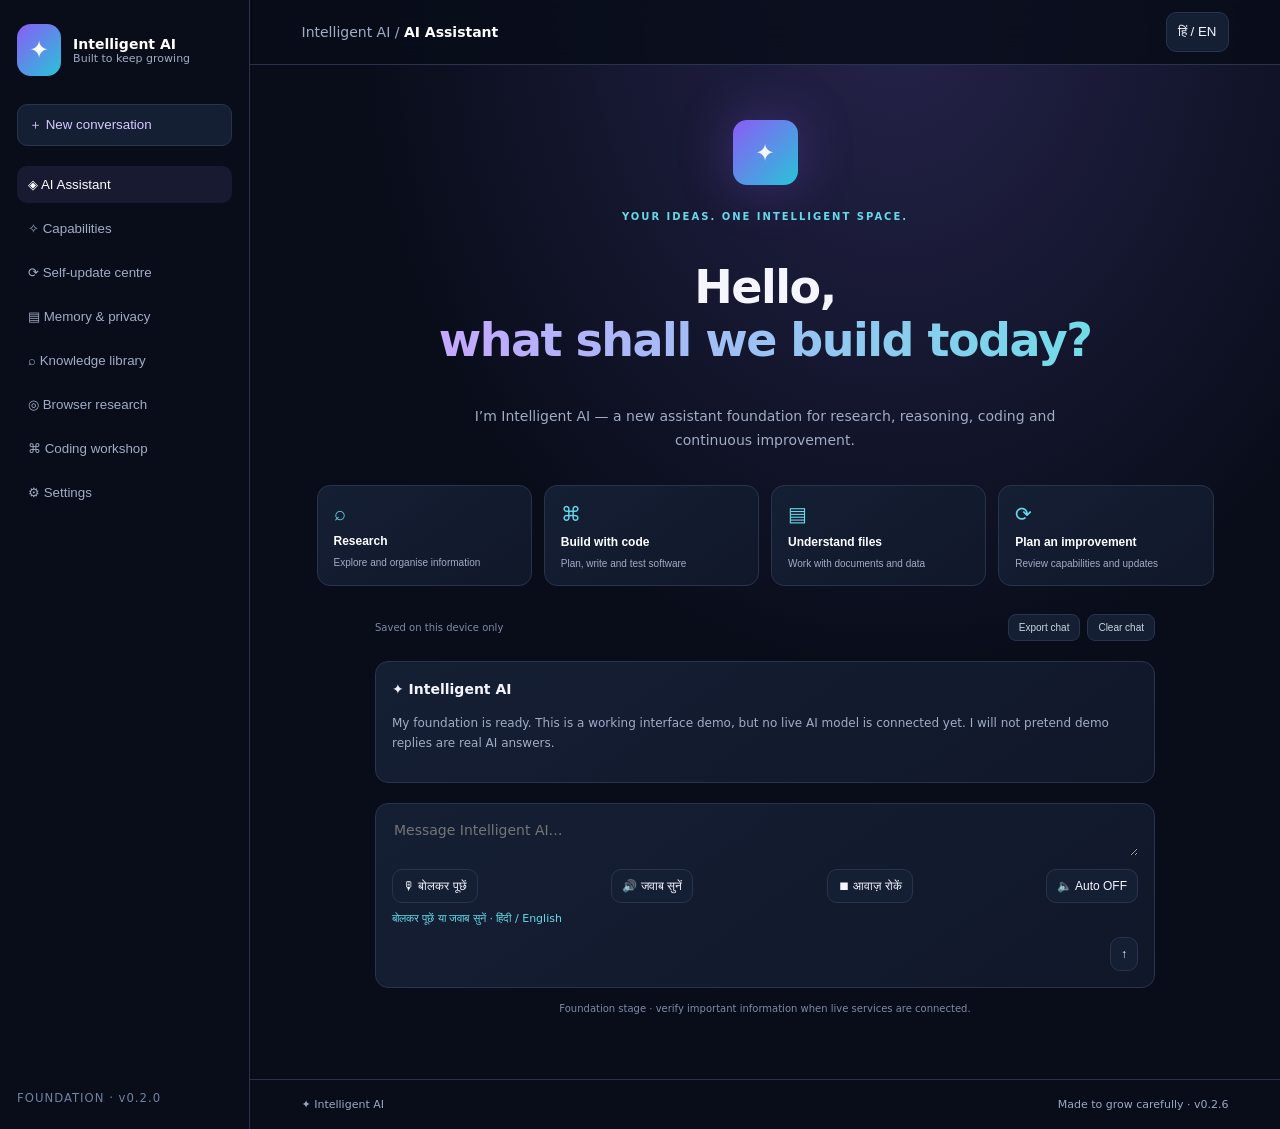
==== commit c374eb01: "Load standalone provider settings recovery script" ====
--- a/index.html
+++ b/index.html
@@ -5,7 +5,7 @@
 <section id="skills" class="tab"><small>THE LONG-TERM VISION</small><h1>A team of skills, one assistant.</h1><p class="lead">Capabilities planned for future model and tool connections.</p><div class="grid" id="skillGrid"></div></section>
 <section id="updates" class="tab"><small>CONTROLLED SELF-IMPROVEMENT</small><h1 id="updateTitle">Improvement proposals</h1><p class="lead" id="updateIntro">Review gaps and record improvements.</p><article class="panel"><div><b id="autoLabel">Automatic updates</b><p id="autoHelp">Turn automatic updates on or off.</p><small id="state" aria-live="polite">Automatic updates: OFF</small></div><label class="switch"><input id="auto" type="checkbox"><i></i></label></article><h2 id="capabilityHeading">Capability status</h2><div id="capabilityStatus" class="memory-list"></div><h2 id="gapHeading">Open capability gaps</h2><div id="capabilityGaps" class="gap-list"></div><h2>Create improvement proposal</h2><form id="updateProposalForm" class="memory-form"><input id="updateCreateTitle" maxlength="160" placeholder="Proposal title" required><textarea id="updateReason" rows="2" maxlength="2000" placeholder="Why is this needed?" required></textarea><textarea id="updateChange" rows="3" maxlength="4000" placeholder="What should change?" required></textarea><label id="updateRiskLabel" for="updateRisk">Risk level</label><select id="updateRisk"><option value="low">Low</option><option value="medium" selected>Medium</option><option value="high">High</option></select><button id="updateAdd" type="submit">Save proposal</button><small id="updateStatus" aria-live="polite"></small></form><div class="memory-toolbar"><button id="updateExport" type="button">Export ledger</button></div><h2>Improvement history</h2><div id="proposalList" class="memory-list"></div><article class="warning"><b>Important safety boundary</b><p>Recording “tests passed” is a manual note, not an actual test run. This browser prototype cannot edit source files, run arbitrary code, approve high-risk changes or deploy. Actual changes still require repository CI, review and controlled release.</p></article></section>
 <section id="memory" class="tab"><small>USER-CONTROLLED CONTEXT</small><h1 id="memoryTitle">Memory & privacy</h1><p class="lead" id="memoryIntro">Save only notes you choose. They remain on this device.</p><section class="continuity-panel"><h2 id="continuityTitle">Project continuity</h2><p id="continuityIntro">Confirmed project rules and recent instructions used to keep work consistent.</p><div id="continuityRules" class="memory-list"></div><h3 id="continuityRecentTitle">Recent instructions</h3><div id="continuityRecent" class="memory-list"></div><div class="memory-toolbar"><button id="continuityExport" type="button">Export project context</button><button id="continuityClear" type="button">Clear recent instruction index</button></div><small id="continuityStatus" aria-live="polite"></small></section><form id="memoryForm" class="memory-form"><label id="memoryCategoryLabel" for="memoryCategory">Category</label><select id="memoryCategory"><option value="project">Project</option><option value="preference">Preference</option><option value="task">Task</option><option value="general">General</option></select><textarea id="memoryText" rows="3" maxlength="2000" placeholder="Write a note to remember…"></textarea><button id="memorySave" type="submit">Save note</button><small id="memoryStatus" aria-live="polite"></small></form><div class="memory-toolbar"><input id="memorySearch" type="search" placeholder="Search saved notes…"><button id="memoryExport" type="button">Export memory</button><button id="memoryClear" type="button">Delete all notes</button></div><div id="memoryList" class="memory-list"></div><article class="warning"><b>Privacy</b><p>Saved notes stay only in this browser on this device. Save them only by choice. Do not store passwords, API keys or sensitive secrets. Clearing browser data may erase these notes; export a backup if needed.</p></article></section>
-<section id="knowledge" class="tab"><small>LOCAL KNOWLEDGE BASE</small><h1 id="knowledgeTitle">Knowledge library</h1><p class="lead" id="knowledgeIntro">Build a searchable private library.</p><form id="knowledgeForm" class="memory-form"><input id="knowledgeName" maxlength="200" placeholder="Title" required><label id="knowledgeCategoryLabel" for="knowledgeCategory">Category</label><select id="knowledgeCategory"><option value="project">Project</option><option value="technical">Technical</option><option value="research">Research</option><option value="reference">Reference</option><option value="general">General</option></select><textarea id="knowledgeBody" rows="5" maxlength="12000" placeholder="Knowledge content…" required></textarea><input id="knowledgeTags" maxlength="300" placeholder="Tags (comma separated)"><button id="knowledgeAdd" type="submit">Add to library</button><small id="knowledgeStatus" aria-live="polite"></small></form><div class="memory-toolbar"><input id="knowledgeSearch" type="search" placeholder="Search your knowledge…"><button id="knowledgeExport" type="button">Export library</button><button id="knowledgeClear" type="button">Delete all knowledge</button></div><div id="knowledgeResults" class="memory-list"></div><article class="warning"><b>Local-first</b><p>Entries are stored in this browser on this device. Search uses a lightweight local ranking algorithm; it is not a trained AI or cloud search. Export backups before clearing browser data.</p></article></section><section id="research" class="tab"><small>MULTI-SOURCE DISCOVERY</small><h1 id="researchTitle">Multi-source browser research</h1><p class="lead" id="researchIntro">Search multiple websites for update ideas and references.</p><article class="warning"><b>Research-first, verify-before-use</b><p id="researchHint">Search includes public indexes and a live web-search reader. Up to four result pages may be fetched for deeper reading; inaccessible sites are reported as unavailable.</p></article><div class="memory-form"><textarea id="researchQuery" rows="3" maxlength="500" placeholder="What should I research or update?"></textarea><button id="researchRun" type="button">Search live web + research sources</button><small id="researchStatus" aria-live="polite"></small></div><h2 id="researchSourcesHeading">Live results from public indexes</h2><div id="researchProviderStatus" class="provider-status"></div><div id="researchResults" class="research-results"></div><h2>More web search sites</h2><div id="researchLinks" class="research-link-grid"></div><div class="memory-toolbar"><button id="researchAnalyze" type="button">Analyze saved research</button></div><h2 id="researchReportTitle">Research analysis</h2><div id="researchAnalysis" class="memory-list"></div><button id="researchProposal" type="button">Create improvement proposal from this research</button><h2>Save a useful source</h2><form id="researchSourceForm" class="memory-form"><input id="researchSourceTitle" maxlength="250" placeholder="Source title"><input id="researchUrl" type="url" placeholder="Paste source URL" required><textarea id="researchNotes" rows="3" maxlength="4000" placeholder="Your notes"></textarea><button id="researchSave" type="submit">Save source</button><small id="researchSaveStatus" aria-live="polite"></small></form><div class="memory-toolbar"><h2 id="researchNotebookTitle">Saved research</h2><button id="researchExport" type="button">Export research notes</button></div><div id="researchNotebook" class="memory-list"></div></section><section id="coding" class="tab"><small>LOCAL CODE WORKSHOP</small><h1 id="codingTitle">Coding workshop</h1><p class="lead" id="codingIntro">Prepare code changes, compare before and after, and export a reviewable patch draft.</p><p id="codingNotice" class="hint"></p><article class="panel"><div><b>Local Coding Workspace</b><p>Connect the Intelligent AI folder on your phone. The AI can create any required project subfolders and source files inside that folder.</p><button id="workspaceConnect" type="button">Connect Workspace Folder</button> <button id="workspaceDisconnect" type="button">Disconnect</button><small id="workspaceStatus" aria-live="polite">No local folder connected.</small></div></article><article class="warning"><b>AI multi-file project builder</b><p>Describe an application. The AI first plans the architecture, then generates files one by one and saves them as reviewable local drafts. It does not execute code, change GitHub, or deploy automatically.</p></article><form id="codeProjectForm" class="memory-form"><label for="codeProjectBrief">What should the AI build?</label><textarea id="codeProjectBrief" rows="5" maxlength="8000" placeholder="Example: Build a complete worker booking app with user login screens, worker profiles, search, booking flow, validation, responsive design and tests." required></textarea><label for="codeProjectStack">Preferred technology</label><input id="codeProjectStack" maxlength="300" value="Choose a simple, reliable stack and explain it in the README"><label for="codeProjectFiles">Maximum project files</label><select id="codeProjectFiles"><option value="4">4 files · quick prototype</option><option value="6" selected>6 files · balanced project</option><option value="8">8 files · larger starter</option></select><button id="codeProjectGenerate" type="submit">Plan and generate multi-file project</button><small id="codeProjectStatus" aria-live="polite"></small></form><article id="codeProjectSummary" class="memory-item" hidden></article><h2>Manual code draft</h2><form id="codeDraftForm" class="memory-form"><input id="codePath" maxlength="240" placeholder="Repository file path (e.g. app.js)" required><textarea id="codeReason" rows="2" maxlength="3000" placeholder="Why should this code change?" required></textarea><label for="codeBefore" id="codeBeforeLabel">Current code (optional)</label><textarea id="codeBefore" rows="7" maxlength="60000" spellcheck="false" placeholder="Paste current code here"></textarea><label for="codeAfter" id="codeAfterLabel">Proposed code</label><textarea id="codeAfter" rows="9" maxlength="60000" spellcheck="false" placeholder="Write or paste proposed code here" required></textarea><button id="codeSave" type="submit">Save code draft</button><small id="codeStatus" aria-live="polite"></small></form><div class="memory-toolbar"><h2 id="codeDraftsTitle">Saved code drafts</h2><button id="codeExportAll" type="button">Export all drafts</button></div><div id="codeDraftList" class="memory-list"></div></section><section id="settings" class="tab"><small>YOUR WORKSPACE</small><h1>Settings</h1><article class="panel"><div><b>Interface language</b><p>English / Hindi prototype toggle.</p></div><button id="lang2">हिं / EN</button></article><article class="panel"><div><b>AI model connection (OpenRouter / Qwen)</b><p id="modelConnectionStatus">Not connected · Connect OpenRouter free models or your private Qwen server below.</p></div></article>
+<section id="knowledge" class="tab"><small>LOCAL KNOWLEDGE BASE</small><h1 id="knowledgeTitle">Knowledge library</h1><p class="lead" id="knowledgeIntro">Build a searchable private library.</p><form id="knowledgeForm" class="memory-form"><input id="knowledgeName" maxlength="200" placeholder="Title" required><label id="knowledgeCategoryLabel" for="knowledgeCategory">Category</label><select id="knowledgeCategory"><option value="project">Project</option><option value="technical">Technical</option><option value="research">Research</option><option value="reference">Reference</option><option value="general">General</option></select><textarea id="knowledgeBody" rows="5" maxlength="12000" placeholder="Knowledge content…" required></textarea><input id="knowledgeTags" maxlength="300" placeholder="Tags (comma separated)"><button id="knowledgeAdd" type="submit">Add to library</button><small id="knowledgeStatus" aria-live="polite"></small></form><div class="memory-toolbar"><input id="knowledgeSearch" type="search" placeholder="Search your knowledge…"><button id="knowledgeExport" type="button">Export library</button><button id="knowledgeClear" type="button">Delete all knowledge</button></div><div id="knowledgeResults" class="memory-list"></div><article class="warning"><b>Local-first</b><p>Entries are stored in this browser on this device. Search uses a lightweight local ranking algorithm; it is not a trained AI or cloud search. Export backups before clearing browser data.</p></article></section><section id="research" class="tab"><small>MULTI-SOURCE DISCOVERY</small><h1 id="researchTitle">Multi-source browser research</h1><p class="lead" id="researchIntro">Search multiple websites for update ideas and references.</p><article class="warning"><b>Research-first, verify-before-use</b><p id="researchHint">Search includes public indexes and a live web-search reader. Up to four result pages may be fetched for deeper reading; inaccessible sites are reported as unavailable.</p></article><div class="memory-form"><textarea id="researchQuery" rows="3" maxlength="500" placeholder="What should I research or update?"></textarea><button id="researchRun" type="button">Search live web + research sources</button><small id="researchStatus" aria-live="polite"></small></div><h2 id="researchSourcesHeading">Live results from public indexes</h2><div id="researchProviderStatus" class="provider-status"></div><div id="researchResults" class="research-results"></div><h2>More web search sites</h2><div id="researchLinks" class="research-link-grid"></div><div class="memory-toolbar"><button id="researchAnalyze" type="button">Analyze saved research</button></div><h2 id="researchReportTitle">Research analysis</h2><div id="researchAnalysis" class="memory-list"></div><button id="researchProposal" type="button">Create improvement proposal from this research</button><h2>Save a useful source</h2><form id="researchSourceForm" class="memory-form"><input id="researchSourceTitle" maxlength="250" placeholder="Source title"><input id="researchUrl" type="url" placeholder="Paste source URL" required><textarea id="researchNotes" rows="3" maxlength="4000" placeholder="Your notes"></textarea><button id="researchSave" type="submit">Save source</button><small id="researchSaveStatus" aria-live="polite"></small></form><div class="memory-toolbar"><h2 id="researchNotebookTitle">Saved research</h2><button id="researchExport" type="button">Export research notes</button></div><div id="researchNotebook" class="memory-list"></div></section><section id="coding" class="tab"><small>LOCAL CODE WORKSHOP</small><h1 id="codingTitle">Coding workshop</h1><p class="lead" id="codingIntro">Prepare code changes, compare before and after, and export a reviewable patch draft.</p><p id="codingNotice" class="hint"></p><article class="panel"><div><b>Local Coding Workspace</b><p>Connect the Intelligent AI folder on your phone. The AI can create any required project subfolders and source files inside that folder.</p><button id="workspaceConnect" type="button">Connect Workspace Folder</button> <button id="workspaceDisconnect" type="button">Disconnect</button><small id="workspaceStatus" aria-live="polite">No local folder connected.</small></div></article><article class="warning"><b>AI multi-file project builder</b><p>Describe an application. The AI first plans the architecture, then generates files one by one and saves them as reviewable local drafts. It does not execute code, change GitHub, or deploy automatically.</p></article><form id="codeProjectForm" class="memory-form"><label for="codeProjectBrief">What should the AI build?</label><textarea id="codeProjectBrief" rows="5" maxlength="8000" placeholder="Example: Build a complete worker booking app with user login screens, worker profiles, search, booking flow, validation, responsive design and tests." required></textarea><label for="codeProjectStack">Preferred technology</label><input id="codeProjectStack" maxlength="300" value="Choose a simple, reliable stack and explain it in the README"><label for="codeProjectFiles">Maximum project files</label><select id="codeProjectFiles"><option value="4">4 files · quick prototype</option><option value="6" selected>6 files · balanced project</option><option value="8">8 files · larger starter</option></select><button id="codeProjectGenerate" type="submit">Plan and generate multi-file project</button><small id="codeProjectStatus" aria-live="polite"></small></form><article id="codeProjectSummary" class="memory-item" hidden></article><h2>Manual code draft</h2><form id="codeDraftForm" class="memory-form"><input id="codePath" maxlength="240" placeholder="Repository file path (e.g. app.js)" required><textarea id="codeReason" rows="2" maxlength="3000" placeholder="Why should this code change?" required></textarea><label for="codeBefore" id="codeBeforeLabel">Current code (optional)</label><textarea id="codeBefore" rows="7" maxlength="60000" spellcheck="false" placeholder="Paste current code here"></textarea><label for="codeAfter" id="codeAfterLabel">Proposed code</label><textarea id="codeAfter" rows="9" maxlength="60000" spellcheck="false" placeholder="Write or paste proposed code here" required></textarea><button id="codeSave" type="submit">Save code draft</button><small id="codeStatus" aria-live="polite"></small></form><div class="memory-toolbar"><h2 id="codeDraftsTitle">Saved code drafts</h2><button id="codeExportAll" type="button">Export all drafts</button></div><div id="codeDraftList" class="memory-list"></div></section><section id="settings" class="tab"><small>YOUR WORKSPACE</small><h1>Settings</h1><article class="panel"><div><b>Interface language</b><p>English / Hindi prototype toggle.</p></div><button id="lang2">हिं / EN</button></article><article class="panel"><div><b>AI model connection (OpenRouter / Qwen)</b><p id="modelConnectionStatus">Not connected · Connect OpenRouter free models or your private Qwen server below.</p><button id="primaryOpenRouterConnect" type="button">Connect OpenRouter</button><small id="primaryProviderStatus" aria-live="polite"></small></div></article>
 <div class="provider-key-grid">
 <article class="provider-key-card"><h2>Google Gemini</h2><p>Gemini API · Free-tier availability and quota depend on Google.</p><label for="geminiKey">Gemini API key</label><input id="geminiKey" type="password" autocomplete="off" autocapitalize="off" spellcheck="false" placeholder="Paste Gemini key"><label class="remember-row"><input id="rememberGemini" type="checkbox"> Remember this key on this device</label><div class="model-connect-actions"><button id="connectGemini" type="button">Test & connect Gemini</button><button id="clearGemini" type="button">Forget saved key</button></div><small id="geminiStatus" aria-live="polite">Not connected</small></article>
 <article class="provider-key-card"><h2>Groq</h2><p>Groq API · Free-tier availability and quota depend on Groq.</p><label for="groqKey">Groq API key</label><input id="groqKey" type="password" autocomplete="off" autocapitalize="off" spellcheck="false" placeholder="Paste Groq key"><label class="remember-row"><input id="rememberGroq" type="checkbox"> Remember this key on this device</label><div class="model-connect-actions"><button id="connectGroq" type="button">Test & connect Groq</button><button id="clearGroq" type="button">Forget saved key</button></div><small id="groqStatus" aria-live="polite">Not connected</small></article>
@@ -21,4 +21,4 @@
 <input id="githubPatInput" type="password" autocomplete="off" autocapitalize="off" spellcheck="false" placeholder="Paste GitHub token (never paste it in chat)">
 <div class="model-connect-actions"><button id="githubPatConnect" type="button">Validate token &amp; connect</button><a class="button" id="githubOAuthConnect" href="https://intelligent-ai-backend.vercel.app/api/github/oauth/start">Connect with GitHub OAuth</a><button id="githubOAuthDisconnect" type="button">Disconnect GitHub</button></div>
 <p class="model-security-note">For a fine-grained token, select only BahuBali1111/intelligent-AI and grant Contents: Read and write and Pull requests: Read and write. Token is sent only over HTTPS, checked server-side, then exchanged for a 7-day encrypted session. Never share the token in chat or screenshots.</p>
-<article class="panel"><div><b>Version</b><p>Intelligent AI · 0.2.5 · Settings buttons hotfix</p></div></article><article class="panel"><div><b>Install on device</b><p>Use your browser’s Install app option when available.</p></div></article></section><footer>✦ Intelligent AI <span>Made to grow carefully · v0.2.5</span></footer></main></div><script src="./core.js?v=1.3.0"></script><script src="./plugin-system.js?v=1.0.0"></script><script src="./plugins/example-echo/index.js?v=1.0.0"></script><script src="./memory.js?v=1.3.0"></script><script src="./knowledge.js?v=1.3.0"></script><script src="./update-engine.js?v=1.3.0"></script><script src="./research-desk.js?v=1.3.0"></script><script src="./research-analyzer.js?v=1.3.0"></script><script src="./code-workbench.js?v=1.3.0"></script><script src="./research-engine.js?v=1.4.0"></script><script src="./context-engine.js?v=1.3.0"></script><script src="./self-awareness.js?v=0.2.1"></script><script src="./assistant-brain.js?v=1.3.0"></script><script src="./model-client.js?v=0.2.9"></script><script src="./coding-agent.js?v=1.0.0"></script><script src="./local-workspace.js?v=1.0.0"></script><script src="./app.js?v=1.9.1" defer></script><script src="./github-oauth.js?v=1.1.0"></script><script src="./github-controlled.js?v=1.0.3"></script></body></html>+<article class="panel"><div><b>Version</b><p>Intelligent AI · 0.2.6 · Provider settings recovery</p></div></article><article class="panel"><div><b>Install on device</b><p>Use your browser’s Install app option when available.</p></div></article></section><footer>✦ Intelligent AI <span>Made to grow carefully · v0.2.6</span></footer></main></div><script src="./core.js?v=1.3.0"></script><script src="./plugin-system.js?v=1.0.0"></script><script src="./plugins/example-echo/index.js?v=1.0.0"></script><script src="./memory.js?v=1.3.0"></script><script src="./knowledge.js?v=1.3.0"></script><script src="./update-engine.js?v=1.3.0"></script><script src="./research-desk.js?v=1.3.0"></script><script src="./research-analyzer.js?v=1.3.0"></script><script src="./code-workbench.js?v=1.3.0"></script><script src="./research-engine.js?v=1.4.0"></script><script src="./context-engine.js?v=1.3.0"></script><script src="./self-awareness.js?v=0.2.1"></script><script src="./assistant-brain.js?v=1.3.0"></script><script src="./model-client.js?v=0.2.10"></script><script src="./coding-agent.js?v=1.0.0"></script><script src="./local-workspace.js?v=1.0.0"></script><script src="./app.js?v=1.9.3" defer></script><script src="./provider-settings.js?v=1.0.0" defer></script><script src="./github-oauth.js?v=1.1.0"></script><script src="./github-controlled.js?v=1.0.3"></script></body></html>
